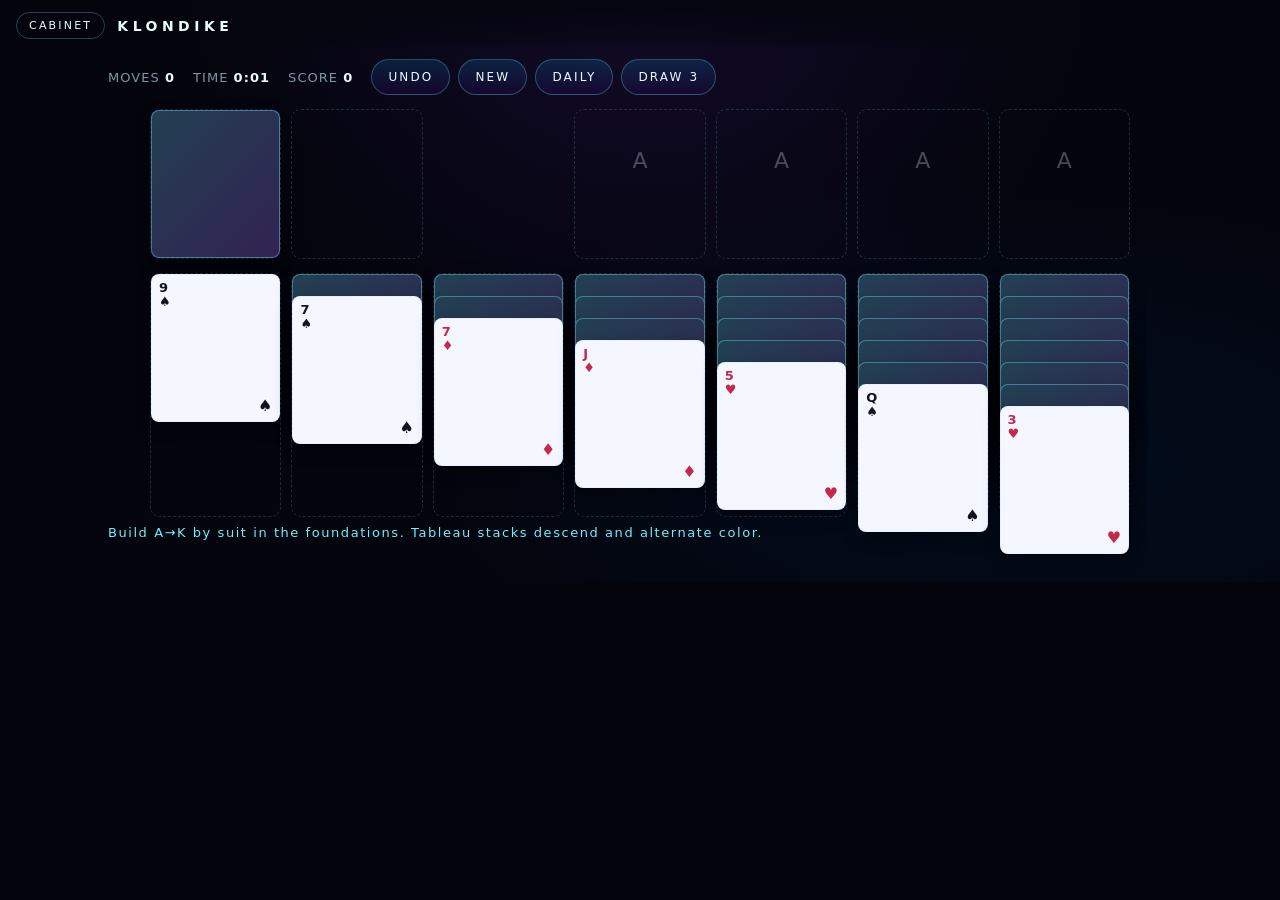
==== klondike.html @ 141c2413 "Add files via upload" ====
<!DOCTYPE html>
<html lang="en">
<head>
  <meta charset="UTF-8" />
  <meta name="viewport" content="width=device-width, initial-scale=1" />
  <meta name="theme-color" content="#03040c" />
  <link rel="manifest" href="./manifest.json" />
  <link rel="icon" href="./icon-192.png" />
  <link rel="stylesheet" href="./common.css" />
  <title>KLONDIKE — VOID CABINET</title>
  <style>
    body { overflow-x: hidden; }
    #board {
      display: grid;
      grid-template-columns: repeat(7, minmax(72px, 1fr));
      gap: 10px;
      max-width: 980px;
      margin: 0 auto;
    }
    .pile {
      min-height: 108px;
      border: 1px dashed rgba(120,230,255,0.18);
      border-radius: 10px;
      position: relative;
    }
    .pile.over { outline: 2px solid #6cf0ff; }
    .card {
      width: 100%;
      aspect-ratio: 2.4 / 3.4;
      max-height: 148px;
      border-radius: 8px;
      border: 1px solid rgba(180,220,255,0.25);
      background: #f4f7ff;
      color: #12141c;
      position: relative;
      box-shadow: 0 6px 16px rgba(0,0,0,0.35);
      user-select: none;
      cursor: grab;
      font-weight: 700;
    }
    .card.red { color: #c6284a; }
    .card.back {
      background:
        linear-gradient(135deg, rgba(108,240,255,0.18), rgba(194,77,255,0.18)),
        #12182c;
      color: transparent;
      border-color: rgba(108,240,255,0.4);
    }
    .card .r { position: absolute; top: 6px; left: 7px; font-size: 13px; line-height: 1.1; }
    .card .s { position: absolute; bottom: 6px; right: 7px; font-size: 16px; }
    .tableau .card { position: absolute; left: 0; right: 0; }
    .waste-wrap, .stock-wrap, .found { position: relative; }
    #toprow { grid-column: 1 / -1; display: grid; grid-template-columns: repeat(7, minmax(72px, 1fr)); gap: 10px; margin-bottom: 4px; }
    .empty-hint { opacity: 0.28; font-size: 22px; display: flex; align-items: center; justify-content: center; height: 100px; }
    #tools { display: flex; flex-wrap: wrap; gap: 8px; }
  </style>
</head>
<body class="cabinet-bg">
  <div class="topnav">
    <a class="back" href="./index.html">CABINET</a>
    <h1>KLONDIKE</h1>
    <div class="spacer"></div>
  </div>
  <div class="panel">
    <div class="status-row">
      <span>MOVES <strong id="moves">0</strong></span>
      <span>TIME <strong id="time">0:00</strong></span>
      <span>SCORE <strong id="score">0</strong></span>
      <div id="tools">
        <button type="button" id="undo">Undo</button>
        <button type="button" id="new">New</button>
        <button type="button" id="daily">Daily</button>
        <button type="button" id="drawMode">Draw 3</button>
      </div>
    </div>
    <div id="board"></div>
    <p class="msg" id="msg">Build A→K by suit in the foundations. Tableau stacks descend and alternate color.</p>
  </div>
  <script src="./klondike.js"></script>
  <script>if ("serviceWorker" in navigator) navigator.serviceWorker.register("./sw.js").catch(()=>{});</script>
</body>
</html>
---- common.css ----
:root {
  color-scheme: dark;
  --bg: #03040c;
  --bg2: #0a1020;
  --line: rgba(120, 230, 255, 0.28);
  --text: #e8fbff;
  --dim: rgba(200, 240, 255, 0.62);
  --cyan: #6cf0ff;
  --mag: #c24dff;
  --gold: #ffd24a;
}
* { box-sizing: border-box; -webkit-tap-highlight-color: transparent; }
html, body {
  margin: 0;
  min-height: 100%;
  background: var(--bg);
  color: var(--text);
  font-family: "Segoe UI", system-ui, sans-serif;
}
body.cabinet-bg {
  background:
    radial-gradient(ellipse at 50% -10%, rgba(40, 20, 80, 0.45), transparent 50%),
    radial-gradient(ellipse at 80% 80%, rgba(0, 40, 80, 0.25), transparent 45%),
    var(--bg);
}
a { color: var(--cyan); }
button, .btn {
  font-family: inherit;
  cursor: pointer;
  border: 1px solid var(--line);
  background: linear-gradient(180deg, rgba(0, 180, 255, 0.16), rgba(80, 0, 140, 0.16));
  color: var(--text);
  letter-spacing: 0.18em;
  padding: 10px 16px;
  border-radius: 999px;
  text-transform: uppercase;
  font-size: 12px;
}
button:hover, .btn:hover { background: rgba(0, 200, 255, 0.2); }
button:disabled { opacity: 0.4; cursor: default; }
.topnav {
  display: flex;
  align-items: center;
  gap: 12px;
  padding: 12px 16px;
  position: sticky;
  top: 0;
  z-index: 8;
  background: linear-gradient(180deg, rgba(3,4,12,0.92), rgba(3,4,12,0.4) 80%, transparent);
}
.topnav .back {
  text-decoration: none;
  border: 1px solid var(--line);
  border-radius: 999px;
  padding: 6px 12px;
  font-size: 11px;
  letter-spacing: 0.2em;
  color: var(--text);
}
.topnav h1 {
  font-size: 14px;
  letter-spacing: 0.32em;
  font-weight: 700;
  margin: 0;
}
.topnav .spacer { flex: 1; }
.grad-title {
  background: linear-gradient(180deg, #fff 10%, #6cf0ff 45%, #c24dff 100%);
  -webkit-background-clip: text;
  background-clip: text;
  color: transparent;
  filter: drop-shadow(0 0 18px rgba(0, 220, 255, 0.35));
}
kbd {
  display: inline-block;
  border: 1px solid var(--line);
  padding: 1px 6px;
  border-radius: 4px;
  font-size: 11px;
  background: rgba(0, 40, 60, 0.4);
}
.panel {
  max-width: 1100px;
  margin: 0 auto;
  padding: 8px 18px 40px;
}
.status-row {
  display: flex;
  flex-wrap: wrap;
  gap: 10px 18px;
  align-items: center;
  margin-bottom: 14px;
  color: var(--dim);
  font-size: 13px;
  letter-spacing: 0.08em;
}
.status-row strong { color: var(--text); font-variant-numeric: tabular-nums; }
.msg {
  min-height: 1.3em;
  color: var(--cyan);
  letter-spacing: 0.12em;
  font-size: 13px;
  margin: 8px 0 0;
}
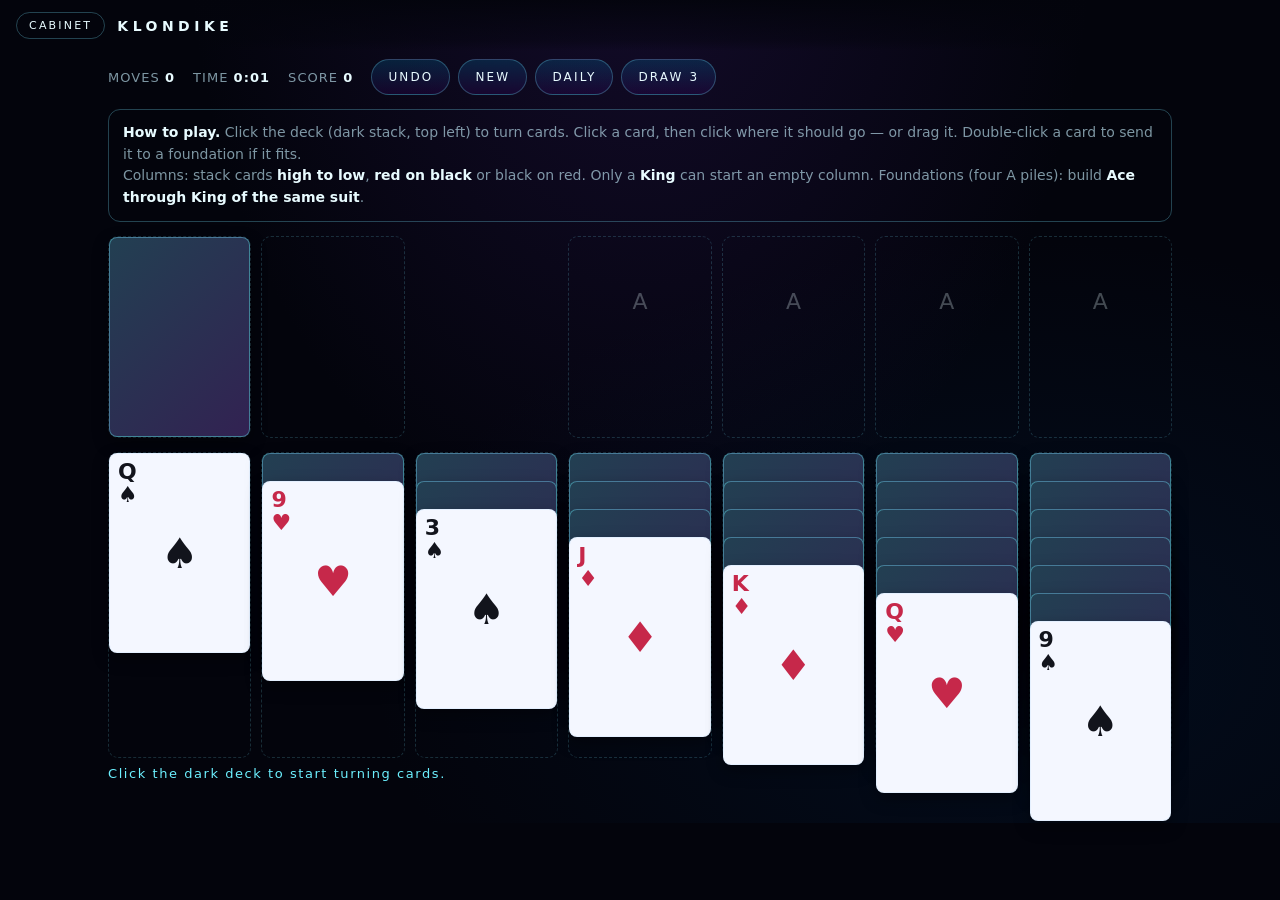
==== commit 1c058058: "Add files via upload" ====
--- a/klondike.html
+++ b/klondike.html
@@ -12,13 +12,13 @@
     body { overflow-x: hidden; }
     #board {
       display: grid;
-      grid-template-columns: repeat(7, minmax(72px, 1fr));
+      grid-template-columns: repeat(7, minmax(96px, 1fr));
       gap: 10px;
-      max-width: 980px;
+      max-width: 1100px;
       margin: 0 auto;
     }
     .pile {
-      min-height: 108px;
+      min-height: 148px;
       border: 1px dashed rgba(120,230,255,0.18);
       border-radius: 10px;
       position: relative;
@@ -27,7 +27,7 @@
     .card {
       width: 100%;
       aspect-ratio: 2.4 / 3.4;
-      max-height: 148px;
+      max-height: 210px;
       border-radius: 8px;
       border: 1px solid rgba(180,220,255,0.25);
       background: #f4f7ff;
@@ -46,12 +46,23 @@
       color: transparent;
       border-color: rgba(108,240,255,0.4);
     }
-    .card .r { position: absolute; top: 6px; left: 7px; font-size: 13px; line-height: 1.1; }
-    .card .s { position: absolute; bottom: 6px; right: 7px; font-size: 16px; }
+    .card .r { position: absolute; top: 6px; left: 8px; font-size: 22px; line-height: 1.05; font-weight: 800; }
+    .card .s { position: absolute; inset: 0; display: flex; align-items: center; justify-content: center; font-size: 42px; }
     .tableau .card { position: absolute; left: 0; right: 0; }
     .waste-wrap, .stock-wrap, .found { position: relative; }
-    #toprow { grid-column: 1 / -1; display: grid; grid-template-columns: repeat(7, minmax(72px, 1fr)); gap: 10px; margin-bottom: 4px; }
-    .empty-hint { opacity: 0.28; font-size: 22px; display: flex; align-items: center; justify-content: center; height: 100px; }
+    #toprow { grid-column: 1 / -1; display: grid; grid-template-columns: repeat(7, minmax(96px, 1fr)); gap: 10px; margin-bottom: 4px; }
+    .empty-hint { opacity: 0.28; font-size: 22px; display: flex; align-items: center; justify-content: center; height: 130px; }
+    .howto {
+      margin: 0 0 14px;
+      padding: 12px 14px;
+      border: 1px solid var(--line);
+      border-radius: 12px;
+      color: var(--dim);
+      line-height: 1.55;
+      font-size: 14px;
+      max-width: 1100px;
+    }
+    .howto strong { color: var(--text); }
     #tools { display: flex; flex-wrap: wrap; gap: 8px; }
   </style>
 </head>
@@ -73,8 +84,17 @@
         <button type="button" id="drawMode">Draw 3</button>
       </div>
     </div>
+    <div class="howto">
+      <strong>How to play.</strong>
+      Click the deck (dark stack, top left) to turn cards.
+      Click a card, then click where it should go — or drag it.
+      Double-click a card to send it to a foundation if it fits.<br/>
+      Columns: stack cards <strong>high to low</strong>, <strong>red on black</strong> or black on red.
+      Only a <strong>King</strong> can start an empty column.
+      Foundations (four A piles): build <strong>Ace through King of the same suit</strong>.
+    </div>
     <div id="board"></div>
-    <p class="msg" id="msg">Build A→K by suit in the foundations. Tableau stacks descend and alternate color.</p>
+    <p class="msg" id="msg">Click the dark deck to start turning cards.</p>
   </div>
   <script src="./klondike.js"></script>
   <script>if ("serviceWorker" in navigator) navigator.serviceWorker.register("./sw.js").catch(()=>{});</script>
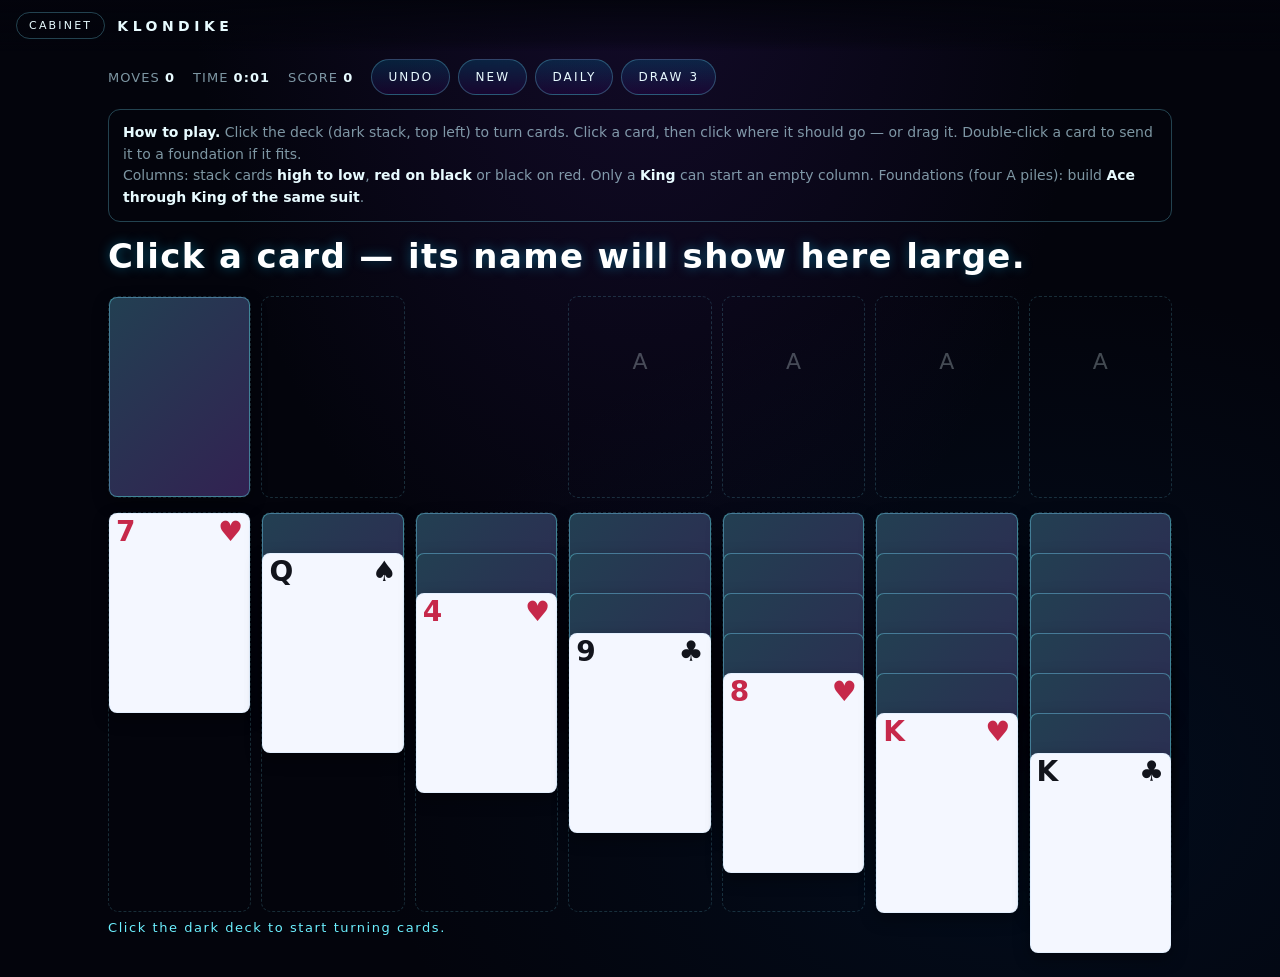
==== commit 30744154: "Add files via upload" ====
--- a/klondike.html
+++ b/klondike.html
@@ -46,8 +46,29 @@
       color: transparent;
       border-color: rgba(108,240,255,0.4);
     }
-    .card .r { position: absolute; top: 6px; left: 8px; font-size: 22px; line-height: 1.05; font-weight: 800; }
-    .card .s { position: absolute; inset: 0; display: flex; align-items: center; justify-content: center; font-size: 42px; }
+    .card .r {
+      position: absolute;
+      top: 4px;
+      left: 6px;
+      right: 6px;
+      font-size: 28px;
+      line-height: 1;
+      font-weight: 800;
+      display: flex;
+      justify-content: space-between;
+      align-items: center;
+    }
+    .card .s { display: none; }
+    #peek {
+      font-size: 34px;
+      font-weight: 800;
+      letter-spacing: 0.04em;
+      min-height: 48px;
+      margin: 0 0 12px;
+      color: #fff;
+      text-shadow: 0 0 12px rgba(0,200,255,0.35);
+    }
+    #peek.red { color: #ff6b8a; }
     .tableau .card { position: absolute; left: 0; right: 0; }
     .waste-wrap, .stock-wrap, .found { position: relative; }
     #toprow { grid-column: 1 / -1; display: grid; grid-template-columns: repeat(7, minmax(96px, 1fr)); gap: 10px; margin-bottom: 4px; }
@@ -93,6 +114,7 @@
       Only a <strong>King</strong> can start an empty column.
       Foundations (four A piles): build <strong>Ace through King of the same suit</strong>.
     </div>
+    <div id="peek">Click a card — its name will show here large.</div>
     <div id="board"></div>
     <p class="msg" id="msg">Click the dark deck to start turning cards.</p>
   </div>
